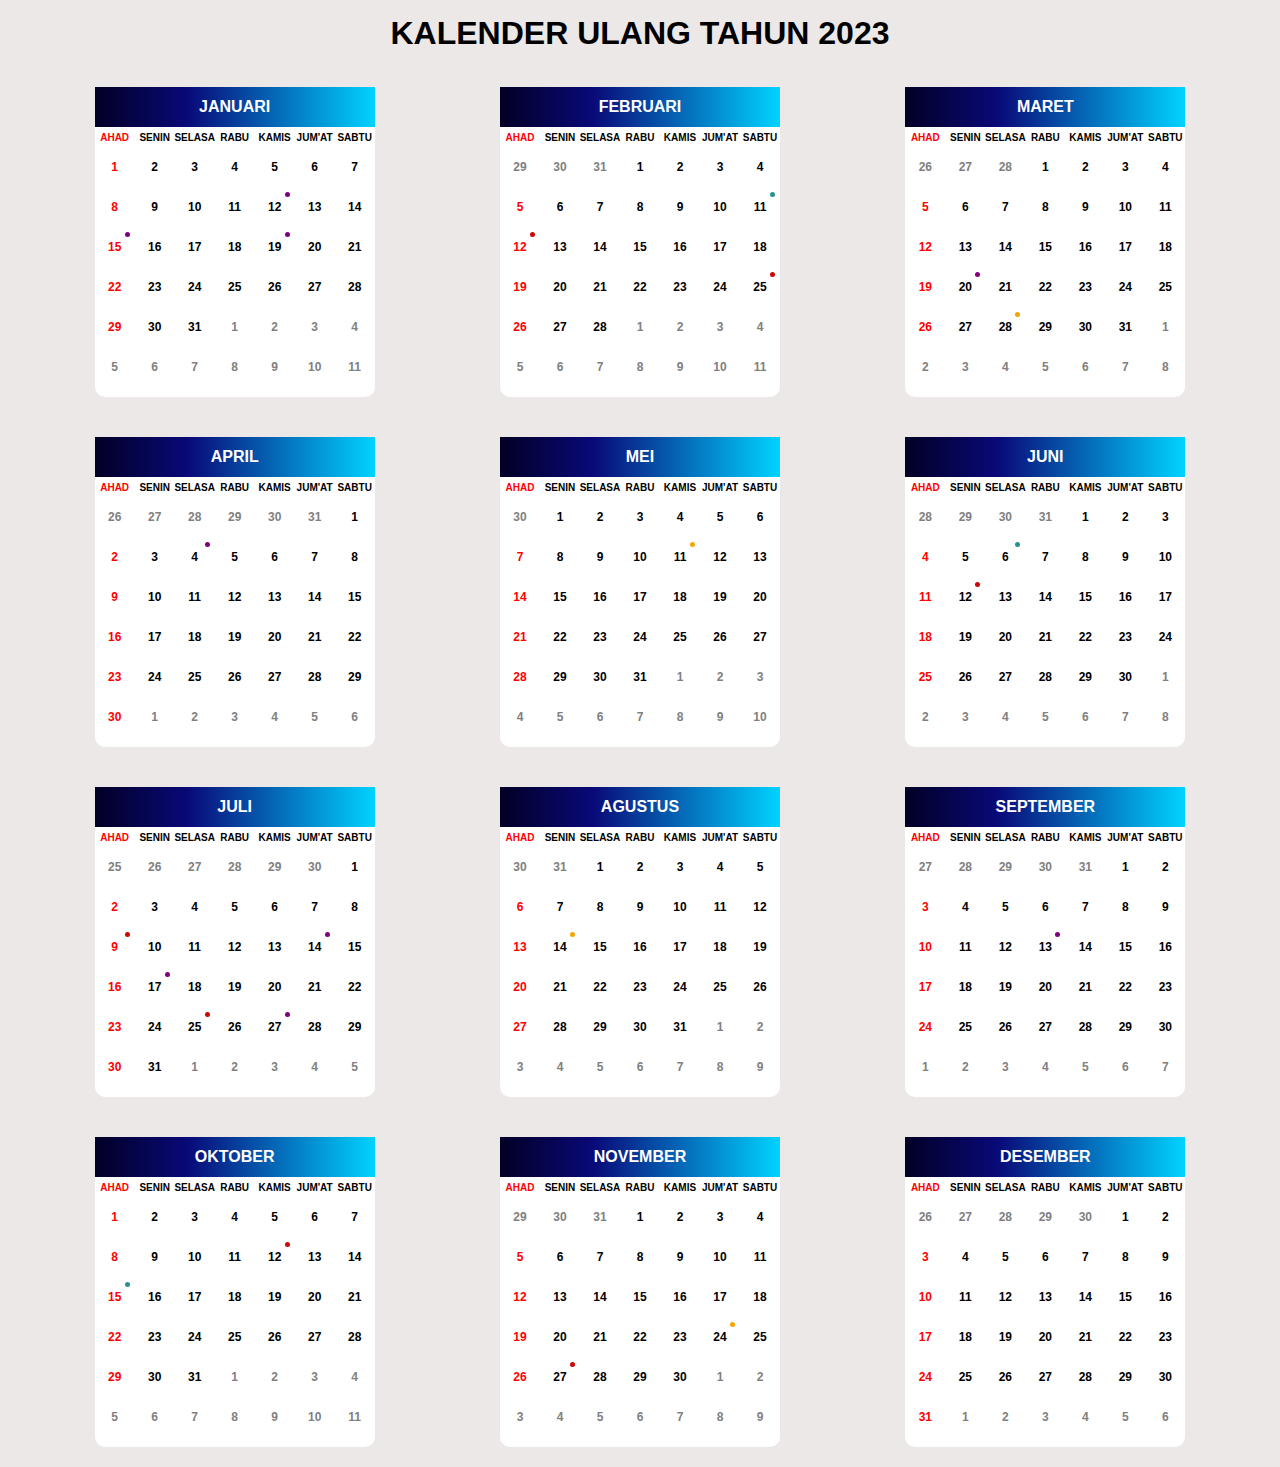
==== index.html @ e34d96ae "Add files via upload" ====
<!DOCTYPE html>
<html lang="en">

<head>
    <meta charset="UTF-8">
    <meta http-equiv="X-UA-Compatible" content="IE=edge">
    <meta name="viewport" content="width=device-width, initial-scale=1.0">
    <title>Kalender 2023</title>
    <link rel="stylesheet" href="styles.css">
</head>

<body>
    <header>
        <h1>KALENDER ULANG TAHUN 2023</h1>
    </header>
    <main>
        <div class="wrapper-bulan">
            <div class="bulan">
                <div class="nama">Januari</div>
                <ul class="minggu">
                    <li class="libur">Ahad</li>
                    <li>Senin</li>
                    <li>Selasa</li>
                    <li>Rabu</li>
                    <li>Kamis</li>
                    <li>Jum'at</li>
                    <li>Sabtu</li>
                </ul>
                <ul class="hari">
                    <li class="libur">1</li>
                    <li>2</li>
                    <li>3</li>
                    <li>4</li>
                    <li>5</li>
                    <li>6</li>
                    <li>7</li>
                </ul>
                <ul class="hari">
                    <li class="libur">8</li>
                    <li>9</li>
                    <li>10</li>
                    <li>11</li>
                    <li class="ultah">
                        <i class="titik-2003"></i>
                        <span class="ket-ultah-2003">Muhammad Irfan Dwi Aditia</span>
                        12
                    </li>
                    <li>13</li>
                    <li>14</li>
                </ul>
                <ul class="hari">
                    <li class="ultah libur">
                        <i class="titik-2003"></i>
                        <span class="ket-ultah-2003">Yolandika Sila Chandra</span>
                        15
                    </li>
                    <li>16</li>
                    <li>17</li>
                    <li>18</li>
                    <li class="ultah">
                        <i class="titik-2003"></i>
                        <span class="ket-ultah-2003">Jerdi Framma Dani</span>
                        19
                    </li>
                    <li>20</li>
                    <li>21</li>
                </ul>
                <ul class="hari">
                    <li class="libur">22</li>
                    <li>23</li>
                    <li>24</li>
                    <li>25</li>
                    <li>26</li>
                    <li>27</li>
                    <li>28</li>
                </ul>
                <ul class="hari">
                    <li class="libur">29</li>
                    <li>30</li>
                    <li>31</li>
                    <li class="gray">1</li>
                    <li class="gray">2</li>
                    <li class="gray">3</li>
                    <li class="gray">4</li>
                </ul>
                <ul class="hari">
                    <li class="gray">5</li>
                    <li class="gray">6</li>
                    <li class="gray">7</li>
                    <li class="gray">8</li>
                    <li class="gray">9</li>
                    <li class="gray">10</li>
                    <li class="gray">11</li>
                </ul>
            </div>
        </div>

        <div class="wrapper-bulan">
            <div class="bulan">
                <div class="nama">Februari</div>
                <ul class="minggu">
                    <li class="libur">Ahad</li>
                    <li>Senin</li>
                    <li>Selasa</li>
                    <li>Rabu</li>
                    <li>Kamis</li>
                    <li>Jum'at</li>
                    <li>Sabtu</li>
                </ul>
                <ul class="hari">
                    <li class="gray">29</li>
                    <li class="gray">30</li>
                    <li class="gray">31</li>
                    <li>1</li>
                    <li>2</li>
                    <li>3</li>
                    <li>4</li>
                </ul>
                <ul class="hari">
                    <li class="libur">5</li>
                    <li>6</li>
                    <li>7</li>
                    <li>8</li>
                    <li>9</li>
                    <li>10</li>
                    <li class="ultah">
                        <i class="titik-2000"></i>
                        <span class="ket-ultah-2000">Alda Nadia Putri</span>
                        11
                    </li>
                </ul>
                <ul class="hari">
                    <li class="ultah libur">
                        <i class="titik-2002"></i>
                        <span class="ket-ultah-2002">Selsa Febryana</span>
                        12
                    </li>
                    <li>13</li>
                    <li>14</li>
                    <li>15</li>
                    <li>16</li>
                    <li>17</li>
                    <li>18</li>
                </ul>
                <ul class="hari">
                    <li class="libur">19</li>
                    <li>20</li>
                    <li>21</li>
                    <li>22</li>
                    <li>23</li>
                    <li>24</li>
                    <li class="ultah">
                        <i class="titik-2002"></i>
                        <span class="ket-ultah-2002">Asa Farahhusna</span>
                        25
                    </li>
                </ul>
                <ul class="hari">
                    <li class="libur">26</li>
                    <li>27</li>
                    <li>28</li>
                    <li class="gray">1</li>
                    <li class="gray">2</li>
                    <li class="gray">3</li>
                    <li class="gray">4</li>
                </ul>
                <ul class="hari">
                    <li class="gray">5</li>
                    <li class="gray">6</li>
                    <li class="gray">7</li>
                    <li class="gray">8</li>
                    <li class="gray">9</li>
                    <li class="gray">10</li>
                    <li class="gray">11</li>
                </ul>
            </div>
        </div>

        <div class="wrapper-bulan">
            <div class="bulan">
                <div class="nama">Maret</div>
                <ul class="minggu">
                    <li class="libur">Ahad</li>
                    <li>Senin</li>
                    <li>Selasa</li>
                    <li>Rabu</li>
                    <li>Kamis</li>
                    <li>Jum'at</li>
                    <li>Sabtu</li>
                </ul>
                <ul class="hari">
                    <li class="gray">26</li>
                    <li class="gray">27</li>
                    <li class="gray">28</li>
                    <li>1</li>
                    <li>2</li>
                    <li>3</li>
                    <li>4</li>
                </ul>
                <ul class="hari">
                    <li class="libur">5</li>
                    <li>6</li>
                    <li>7</li>
                    <li>8</li>
                    <li>9</li>
                    <li>10</li>
                    <li>11</li>
                </ul>
                <ul class="hari">
                    <li class="libur">12</li>
                    <li>13</li>
                    <li>14</li>
                    <li>15</li>
                    <li>16</li>
                    <li>17</li>
                    <li>18</li>
                </ul>
                <ul class="hari">
                    <li class="libur">19</li>
                    <li class="ultah">
                        <i class="titik-2003"></i>
                        <span class="ket-ultah-2003">Muhammad Nur Husain</span>
                        20
                    </li>
                    <li>21</li>
                    <li>22</li>
                    <li>23</li>
                    <li>24</li>
                    <li>25</li>
                </ul>
                <ul class="hari">
                    <li class="libur">26</li>
                    <li>27</li>
                    <li class="ultah">
                        <i class="titik-2001"></i>
                        <span class="ket-ultah-2001">Edwar Mustaqim Sila</span>
                        28
                    </li>
                    <li>29</li>
                    <li>30</li>
                    <li>31</li>
                    <li class="gray">1</li>
                </ul>
                <ul class="hari">
                    <li class="gray">2</li>
                    <li class="gray">3</li>
                    <li class="gray">4</li>
                    <li class="gray">5</li>
                    <li class="gray">6</li>
                    <li class="gray">7</li>
                    <li class="gray">8</li>
                </ul>
            </div>
        </div>

        <div class="wrapper-bulan">
            <div class="bulan">
                <div class="nama">April</div>
                <ul class="minggu">
                    <li class="libur">Ahad</li>
                    <li>Senin</li>
                    <li>Selasa</li>
                    <li>Rabu</li>
                    <li>Kamis</li>
                    <li>Jum'at</li>
                    <li>Sabtu</li>
                </ul>
                <ul class="hari">
                    <li class="gray">26</li>
                    <li class="gray">27</li>
                    <li class="gray">28</li>
                    <li class="gray">29</li>
                    <li class="gray">30</li>
                    <li class="gray">31</li>
                    <li>1</li>
                </ul>
                <ul class="hari">
                    <li class="libur">2</li>
                    <li>3</li>
                    <li class="ultah">
                        <i class="titik-2003"></i>
                        <span class="ket-ultah-2003">Afrizal Agung Nugraha</span>
                        4
                    </li>
                    <li>5</li>
                    <li>6</li>
                    <li>7</li>
                    <li>8</li>
                </ul>
                <ul class="hari">
                    <li class="libur">9</li>
                    <li>10</li>
                    <li>11</li>
                    <li>12</li>
                    <li>13</li>
                    <li>14</li>
                    <li>15</li>
                </ul>
                <ul class="hari">
                    <li class="libur">16</li>
                    <li>17</li>
                    <li>18</li>
                    <li>19</li>
                    <li>20</li>
                    <li>21</li>
                    <li>22</li>
                </ul>
                <ul class="hari">
                    <li class="libur">23</li>
                    <li>24</li>
                    <li>25</li>
                    <li>26</li>
                    <li>27</li>
                    <li>28</li>
                    <li>29</li>
                </ul>
                <ul class="hari">
                    <li class="libur">30</li>
                    <li class="gray">1</li>
                    <li class="gray">2</li>
                    <li class="gray">3</li>
                    <li class="gray">4</li>
                    <li class="gray">5</li>
                    <li class="gray">6</li>
                </ul>
            </div>
        </div>

        <div class="wrapper-bulan">
            <div class="bulan">
                <div class="nama">Mei</div>
                <ul class="minggu">
                    <li class="libur">Ahad</li>
                    <li>Senin</li>
                    <li>Selasa</li>
                    <li>Rabu</li>
                    <li>Kamis</li>
                    <li>Jum'at</li>
                    <li>Sabtu</li>
                </ul>
                <ul class="hari">
                    <li class="gray">30</li>
                    <li>1</li>
                    <li>2</li>
                    <li>3</li>
                    <li>4</li>
                    <li>5</li>
                    <li>6</li>
                </ul>
                <ul class="hari">
                    <li class="libur">7</li>
                    <li>8</li>
                    <li>9</li>
                    <li>10</li>
                    <li class="ultah">
                        <i class="titik-2001"></i>
                        <span class="ket-ultah-2001">Dzakwan Ghozy Abdurrahman</span>
                        11
                    </li>
                    <li>12</li>
                    <li>13</li>
                </ul>
                <ul class="hari">
                    <li class="libur">14</li>
                    <li>15</li>
                    <li>16</li>
                    <li>17</li>
                    <li>18</li>
                    <li>19</li>
                    <li>20</li>
                </ul>
                <ul class="hari">
                    <li class="libur">21</li>
                    <li>22</li>
                    <li>23</li>
                    <li>24</li>
                    <li>25</li>
                    <li>26</li>
                    <li>27</li>
                </ul>
                <ul class="hari">
                    <li class="libur">28</li>
                    <li>29</li>
                    <li>30</li>
                    <li>31</li>
                    <li class="gray">1</li>
                    <li class="gray">2</li>
                    <li class="gray">3</li>
                </ul>
                <ul class="hari">
                    <li class="gray">4</li>
                    <li class="gray">5</li>
                    <li class="gray">6</li>
                    <li class="gray">7</li>
                    <li class="gray">8</li>
                    <li class="gray">9</li>
                    <li class="gray">10</li>
                </ul>
            </div>
        </div>

        <div class="wrapper-bulan">
            <div class="bulan">
                <div class="nama">Juni</div>
                <ul class="minggu">
                    <li class="libur">Ahad</li>
                    <li>Senin</li>
                    <li>Selasa</li>
                    <li>Rabu</li>
                    <li>Kamis</li>
                    <li>Jum'at</li>
                    <li>Sabtu</li>
                </ul>
                <ul class="hari">
                    <li class="gray">28</li>
                    <li class="gray">29</li>
                    <li class="gray">30</li>
                    <li class="gray">31</li>
                    <li>1</li>
                    <li>2</li>
                    <li>3</li>
                </ul>
                <ul class="hari">
                    <li class="libur">4</li>
                    <li>5</li>
                    <li class="ultah">
                        <i class="titik-2000"></i>
                        <span class="ket-ultah-2000">I Gede Ompi Pratama</span>
                        6
                    </li>
                    <li>7</li>
                    <li>8</li>
                    <li>9</li>
                    <li>10</li>
                </ul>
                <ul class="hari">
                    <li class="libur">11</li>
                    <li class="ultah">
                        <i class="titik-2002"></i>
                        <span class="ket-ultah-2002">Muhammad Farid Aziz</span>
                        12
                    </li>
                    <li>13</li>
                    <li>14</li>
                    <li>15</li>
                    <li>16</li>
                    <li>17</li>
                </ul>
                <ul class="hari">
                    <li class="libur">18</li>
                    <li>19</li>
                    <li>20</li>
                    <li>21</li>
                    <li>22</li>
                    <li>23</li>
                    <li>24</li>
                </ul>
                <ul class="hari">
                    <li class="libur">25</li>
                    <li>26</li>
                    <li>27</li>
                    <li>28</li>
                    <li>29</li>
                    <li>30</li>
                    <li class="gray">1</li>
                </ul>
                <ul class="hari">
                    <li class="gray">2</li>
                    <li class="gray">3</li>
                    <li class="gray">4</li>
                    <li class="gray">5</li>
                    <li class="gray">6</li>
                    <li class="gray">7</li>
                    <li class="gray">8</li>
                </ul>
            </div>
        </div>

        <div class="wrapper-bulan">
            <div class="bulan">
                <div class="nama">Juli</div>
                <ul class="minggu">
                    <li class="libur">Ahad</li>
                    <li>Senin</li>
                    <li>Selasa</li>
                    <li>Rabu</li>
                    <li>Kamis</li>
                    <li>Jum'at</li>
                    <li>Sabtu</li>
                </ul>
                <ul class="hari">
                    <li class="gray">25</li>
                    <li class="gray">26</li>
                    <li class="gray">27</li>
                    <li class="gray">28</li>
                    <li class="gray">29</li>
                    <li class="gray">30</li>
                    <li>1</li>
                </ul>
                <ul class="hari">
                    <li class="libur">2</li>
                    <li>3</li>
                    <li>4</li>
                    <li>5</li>
                    <li>6</li>
                    <li>7</li>
                    <li>8</li>
                </ul>
                <ul class="hari">
                    <li class="ultah libur">
                        <i class="titik-2002"></i>
                        <span class="ket-ultah-2002">Fahril Al Imroni</span>
                        9
                    </li>
                    <li>10</li>
                    <li>11</li>
                    <li>12</li>
                    <li>13</li>
                    <li class="ultah">
                        <i class="titik-2003"></i>
                        <span class="ket-ultah-2003">Isda Chika Sari</span>
                        14
                    </li>
                    <li>15</li>
                </ul>
                <ul class="hari">
                    <li class="libur">16</li>
                    <li class="ultah">
                        <i class="titik-2003"></i>
                        <span class="ket-ultah-2003">Fadila Umy</span>
                        17
                    </li>
                    <li>18</li>
                    <li>19</li>
                    <li>20</li>
                    <li>21</li>
                    <li>22</li>
                </ul>
                <ul class="hari">
                    <li class="libur">23</li>
                    <li>24</li>
                    <li class="ultah">
                        <i class="titik-2002"></i>
                        <span class="ket-ultah-2002">Duta Fajar Pratama</span>
                        25
                    </li>
                    <li>26</li>
                    <li class="ultah">
                        <i class="titik-2003"></i>
                        <span class="ket-ultah-2003">Agustinus Bagas Galang Prihandono</span>
                        27
                    </li>
                    <li>28</li>
                    <li>29</li>
                </ul>
                <ul class="hari">
                    <li class="libur">30</li>
                    <li>31</li>
                    <li class="gray">1</li>
                    <li class="gray">2</li>
                    <li class="gray">3</li>
                    <li class="gray">4</li>
                    <li class="gray">5</li>
                </ul>
            </div>
        </div>

        <div class="wrapper-bulan">
            <div class="bulan">
                <div class="nama">Agustus</div>
                <ul class="minggu">
                    <li class="libur">Ahad</li>
                    <li>Senin</li>
                    <li>Selasa</li>
                    <li>Rabu</li>
                    <li>Kamis</li>
                    <li>Jum'at</li>
                    <li>Sabtu</li>
                </ul>
                <ul class="hari">
                    <li class="gray">30</li>
                    <li class="gray">31</li>
                    <li>1</li>
                    <li>2</li>
                    <li>3</li>
                    <li>4</li>
                    <li>5</li>
                </ul>
                <ul class="hari">
                    <li class="libur">6</li>
                    <li>7</li>
                    <li>8</li>
                    <li>9</li>
                    <li>10</li>
                    <li>11</li>
                    <li>12</li>
                </ul>
                <ul class="hari">
                    <li class="libur">13</li>
                    <li class="ultah">
                        <i class="titik-2001"></i>
                        <span class="ket-ultah-2001">Muhammad Ramdan Saka</span>
                        14
                    </li>
                    <li>15</li>
                    <li>16</li>
                    <li>17</li>
                    <li>18</li>
                    <li>19</li>
                </ul>
                <ul class="hari">
                    <li class="libur">20</li>
                    <li>21</li>
                    <li>22</li>
                    <li>23</li>
                    <li>24</li>
                    <li>25</li>
                    <li>26</li>
                </ul>
                <ul class="hari">
                    <li class="libur">27</li>
                    <li>28</li>
                    <li>29</li>
                    <li>30</li>
                    <li>31</li>
                    <li class="gray">1</li>
                    <li class="gray">2</li>
                </ul>
                <ul class="hari">
                    <li class="gray">3</li>
                    <li class="gray">4</li>
                    <li class="gray">5</li>
                    <li class="gray">6</li>
                    <li class="gray">7</li>
                    <li class="gray">8</li>
                    <li class="gray">9</li>
                </ul>
            </div>
        </div>

        <div class="wrapper-bulan">
            <div class="bulan">
                <div class="nama">September</div>
                <ul class="minggu">
                    <li class="libur">Ahad</li>
                    <li>Senin</li>
                    <li>Selasa</li>
                    <li>Rabu</li>
                    <li>Kamis</li>
                    <li>Jum'at</li>
                    <li>Sabtu</li>
                </ul>
                <ul class="hari">
                    <li class="gray">27</li>
                    <li class="gray">28</li>
                    <li class="gray">29</li>
                    <li class="gray">30</li>
                    <li class="gray">31</li>
                    <li>1</li>
                    <li>2</li>
                </ul>
                <ul class="hari">
                    <li class="libur">3</li>
                    <li>4</li>
                    <li>5</li>
                    <li>6</li>
                    <li>7</li>
                    <li>8</li>
                    <li>9</li>
                </ul>
                <ul class="hari">
                    <li class="libur">10</li>
                    <li>11</li>
                    <li>12</li>
                    <li class="ultah">
                        <i class="titik-2003"></i>
                        <span class="ket-ultah-2003">Muhammad Raihan</span>
                        13
                    </li>
                    <li>14</li>
                    <li>15</li>
                    <li>16</li>
                </ul>
                <ul class="hari">
                    <li class="libur">17</li>
                    <li>18</li>
                    <li>19</li>
                    <li>20</li>
                    <li>21</li>
                    <li>22</li>
                    <li>23</li>
                </ul>
                <ul class="hari">
                    <li class="libur">24</li>
                    <li>25</li>
                    <li>26</li>
                    <li>27</li>
                    <li>28</li>
                    <li>29</li>
                    <li>30</li>
                </ul>
                <ul class="hari">
                    <li class="gray">1</li>
                    <li class="gray">2</li>
                    <li class="gray">3</li>
                    <li class="gray">4</li>
                    <li class="gray">5</li>
                    <li class="gray">6</li>
                    <li class="gray">7</li>
                </ul>
            </div>
        </div>

        <div class="wrapper-bulan">
            <div class="bulan">
                <div class="nama">Oktober</div>
                <ul class="minggu">
                    <li class="libur">Ahad</li>
                    <li>Senin</li>
                    <li>Selasa</li>
                    <li>Rabu</li>
                    <li>Kamis</li>
                    <li>Jum'at</li>
                    <li>Sabtu</li>
                </ul>
                <ul class="hari">
                    <li class="libur">1</li>
                    <li>2</li>
                    <li>3</li>
                    <li>4</li>
                    <li>5</li>
                    <li>6</li>
                    <li>7</li>
                </ul>
                <ul class="hari">
                    <li class="libur">8</li>
                    <li>9</li>
                    <li>10</li>
                    <li>11</li>
                    <li class="ultah">
                        <i class="titik-2002"></i>
                        <span class="ket-ultah-2002">Rizal Muntaha</span>
                        12
                    </li>
                    <li>13</li>
                    <li>14</li>
                </ul>
                <ul class="hari">
                    <li class="ultah libur">
                        <i class="titik-2000"></i>
                        <span class="ket-ultah-2000">Dea Adenia</span>
                        15
                    </li>
                    <li>16</li>
                    <li>17</li>
                    <li>18</li>
                    <li>19</li>
                    <li>20</li>
                    <li>21</li>
                </ul>
                <ul class="hari">
                    <li class="libur">22</li>
                    <li>23</li>
                    <li>24</li>
                    <li>25</li>
                    <li>26</li>
                    <li>27</li>
                    <li>28</li>
                </ul>
                <ul class="hari">
                    <li class="libur">29</li>
                    <li>30</li>
                    <li>31</li>
                    <li class="gray">1</li>
                    <li class="gray">2</li>
                    <li class="gray">3</li>
                    <li class="gray">4</li>
                </ul>
                <ul class="hari">
                    <li class="gray">5</li>
                    <li class="gray">6</li>
                    <li class="gray">7</li>
                    <li class="gray">8</li>
                    <li class="gray">9</li>
                    <li class="gray">10</li>
                    <li class="gray">11</li>
                </ul>
            </div>
        </div>

        <div class="wrapper-bulan">
            <div class="bulan">
                <div class="nama">November</div>
                <ul class="minggu">
                    <li class="libur">Ahad</li>
                    <li>Senin</li>
                    <li>Selasa</li>
                    <li>Rabu</li>
                    <li>Kamis</li>
                    <li>Jum'at</li>
                    <li>Sabtu</li>
                </ul>
                <ul class="hari">
                    <li class="gray">29</li>
                    <li class="gray">30</li>
                    <li class="gray">31</li>
                    <li>1</li>
                    <li>2</li>
                    <li>3</li>
                    <li>4</li>
                </ul>
                <ul class="hari">
                    <li class="libur">5</li>
                    <li>6</li>
                    <li>7</li>
                    <li>8</li>
                    <li>9</li>
                    <li>10</li>
                    <li>11</li>
                </ul>
                <ul class="hari">
                    <li class="libur">12</li>
                    <li>13</li>
                    <li>14</li>
                    <li>15</li>
                    <li>16</li>
                    <li>17</li>
                    <li>18</li>
                </ul>
                <ul class="hari">
                    <li class="libur">19</li>
                    <li>20</li>
                    <li>21</li>
                    <li>22</li>
                    <li>23</li>
                    <li class="ultah">
                        <i class="titik-2001"></i>
                        <span class="ket-ultah-2001">Arif Farel Pratama</span>
                        24
                    </li>
                    <li>25</li>
                </ul>
                <ul class="hari">
                    <li class="libur">26</li>
                    <li class="ultah">
                        <i class="titik-2002"></i>
                        <span class="ket-ultah-2002">Sri Diva Azizah Rahmadiyanti</span>
                        27
                    </li>
                    <li>28</li>
                    <li>29</li>
                    <li>30</li>
                    <li class="gray">1</li>
                    <li class="gray">2</li>
                </ul>
                <ul class="hari">
                    <li class="gray">3</li>
                    <li class="gray">4</li>
                    <li class="gray">5</li>
                    <li class="gray">6</li>
                    <li class="gray">7</li>
                    <li class="gray">8</li>
                    <li class="gray">9</li>
                </ul>
            </div>
        </div>

        <div class="wrapper-bulan">
            <div class="bulan">
                <div class="nama">Desember</div>
                <ul class="minggu">
                    <li class="libur">Ahad</li>
                    <li>Senin</li>
                    <li>Selasa</li>
                    <li>Rabu</li>
                    <li>Kamis</li>
                    <li>Jum'at</li>
                    <li>Sabtu</li>
                </ul>
                <ul class="hari">
                    <li class="gray">26</li>
                    <li class="gray">27</li>
                    <li class="gray">28</li>
                    <li class="gray">29</li>
                    <li class="gray">30</li>
                    <li>1</li>
                    <li>2</li>
                </ul>
                <ul class="hari">
                    <li class="libur">3</li>
                    <li>4</li>
                    <li>5</li>
                    <li>6</li>
                    <li>7</li>
                    <li>8</li>
                    <li>9</li>
                </ul>
                <ul class="hari">
                    <li class="libur">10</li>
                    <li>11</li>
                    <li>12</li>
                    <li>13</li>
                    <li>14</li>
                    <li>15</li>
                    <li>16</li>
                </ul>
                <ul class="hari">
                    <li class="libur">17</li>
                    <li>18</li>
                    <li>19</li>
                    <li>20</li>
                    <li>21</li>
                    <li>22</li>
                    <li>23</li>
                </ul>
                <ul class="hari">
                    <li class="libur">24</li>
                    <li>25</li>
                    <li>26</li>
                    <li>27</li>
                    <li>28</li>
                    <li>29</li>
                    <li>30</li>
                </ul>
                <ul class="hari">
                    <li class="libur">31</li>
                    <li class="gray">1</li>
                    <li class="gray">2</li>
                    <li class="gray">3</li>
                    <li class="gray">4</li>
                    <li class="gray">5</li>
                    <li class="gray">6</li>
                </ul>
            </div>
        </div>
    </main>
</body>

</html>
---- styles.css ----
* {
  list-style: none;
  padding: 0;
  margin: 0;
  box-sizing: border-box;
}

body {
  display: flex;
  align-items: center;
  flex-direction: column;
  font-family: Helvetica, sans-serif;
  background-color: #ece8e8;
}
header {
  display: flex;
  align-items: center;
  justify-content: center;
  height: 67px;
  text-align: center;
}
main {
  display: grid;
  width: 95vw;
  grid-template-columns: repeat(auto-fit, minmax(310px, 1fr));
  grid-auto-rows: 350px;
}
.wrapper-bulan {
  display: flex;
  align-items: center;
  justify-content: center;
}
.bulan {
  border-radius: 10px;
  height: 310px;
  width: 280px;
  background-color: #fff;
  text-align: center;
  text-transform: uppercase;
  font-weight: bold;
  font-size: 12px;
}
.nama {
  display: flex;
  align-items: center;
  justify-content: center;
  height: 40px;
  width: 100%;
  background: rgb(2, 0, 37);
  background: linear-gradient(
    90deg,
    rgba(2, 0, 37, 1) 0%,
    rgba(9, 9, 120, 1) 33%,
    rgba(0, 211, 255, 1) 100%
  );
  font-size: 16px;
  color: #fff;
}
div ul {
  display: flex;
}
div ul li {
  display: flex;
  align-items: center;
  justify-content: center;
}
div ul li.libur {
  color: #f00;
}
div ul.hari li {
  width: 40px;
  height: 40px;
  text-align: center;
}
div ul.minggu li {
  width: 40px;
  height: 20px;
  text-transform: uppercase;
  font-weight: bold;
  font-size: 10px;
}
.gray {
  color: gray;
}
.ultah {
  position: relative;
  cursor: pointer;
  transition: background 0.3s ease-in-out;
}
.ultah .ket-ultah-2000 {
  visibility: hidden;
  width: 120px;
  background-color: #289191;
  color: rgb(255, 255, 255);
  text-align: center;
  padding: 5px 0;
  border-radius: 10px;
  position: absolute;
  z-index: 1;
  bottom: 100%;
  left: 50%;
  margin-left: -60px;
}
.ultah .ket-ultah-2000::after {
  content: "";
  position: absolute;
  top: 100%;
  left: 50%;
  margin-left: -5px;
  border-width: 5px;
  border-style: solid;
  border-color: #289191 transparent transparent transparent;
}
.ultah .ket-ultah-2001 {
  visibility: hidden;
  width: 120px;
  background-color: #f3a505;
  color: rgb(255, 255, 255);
  text-align: center;
  padding: 5px 0;
  border-radius: 10px;
  position: absolute;
  z-index: 1;
  bottom: 100%;
  left: 50%;
  margin-left: -60px;
}
.ultah .ket-ultah-2001::after {
  content: "";
  position: absolute;
  top: 100%;
  left: 50%;
  margin-left: -5px;
  border-width: 5px;
  border-style: solid;
  border-color: #f3a505 transparent transparent transparent;
}
.ultah .ket-ultah-2002 {
  visibility: hidden;
  width: 120px;
  background-color: #cc0605;
  color: rgb(255, 255, 255);
  text-align: center;
  padding: 5px 0;
  border-radius: 10px;
  position: absolute;
  z-index: 1;
  bottom: 100%;
  left: 50%;
  margin-left: -60px;
}
.ultah .ket-ultah-2002::after {
  content: "";
  position: absolute;
  top: 100%;
  left: 50%;
  margin-left: -5px;
  border-width: 5px;
  border-style: solid;
  border-color: #cc0605 transparent transparent transparent;
}
.ultah .ket-ultah-2003 {
  visibility: hidden;
  width: 120px;
  background-color: #800080;
  color: rgb(255, 255, 255);
  text-align: center;
  padding: 5px 0;
  border-radius: 10px;
  position: absolute;
  z-index: 1;
  bottom: 100%;
  left: 50%;
  margin-left: -60px;
}
.ultah .ket-ultah-2003::after {
  content: "";
  position: absolute;
  top: 100%;
  left: 50%;
  margin-left: -5px;
  border-width: 5px;
  border-style: solid;
  border-color: #800080 transparent transparent transparent;
}
.ultah:hover {
  background: #efefef;
}
.ultah:hover .ket-ultah-2000 {
  visibility: visible;
}
.ultah:hover .ket-ultah-2001 {
  visibility: visible;
}
.ultah:hover .ket-ultah-2002 {
  visibility: visible;
}
.ultah:hover .ket-ultah-2003 {
  visibility: visible;
}
.titik-2000 {
  position: absolute;
  top: 5px;
  right: 5px;
  display: block;
  width: 5px;
  height: 5px;
  border-radius: 50%;
  background: #289191;
}
.titik-2001 {
  position: absolute;
  top: 5px;
  right: 5px;
  display: block;
  width: 5px;
  height: 5px;
  border-radius: 50%;
  background: #f3a505;
}
.titik-2002 {
  position: absolute;
  top: 5px;
  right: 5px;
  display: block;
  width: 5px;
  height: 5px;
  border-radius: 50%;
  background: #cc0605;
}
.titik-2003 {
  position: absolute;
  top: 5px;
  right: 5px;
  display: block;
  width: 5px;
  height: 5px;
  border-radius: 50%;
  background: #800080;
}
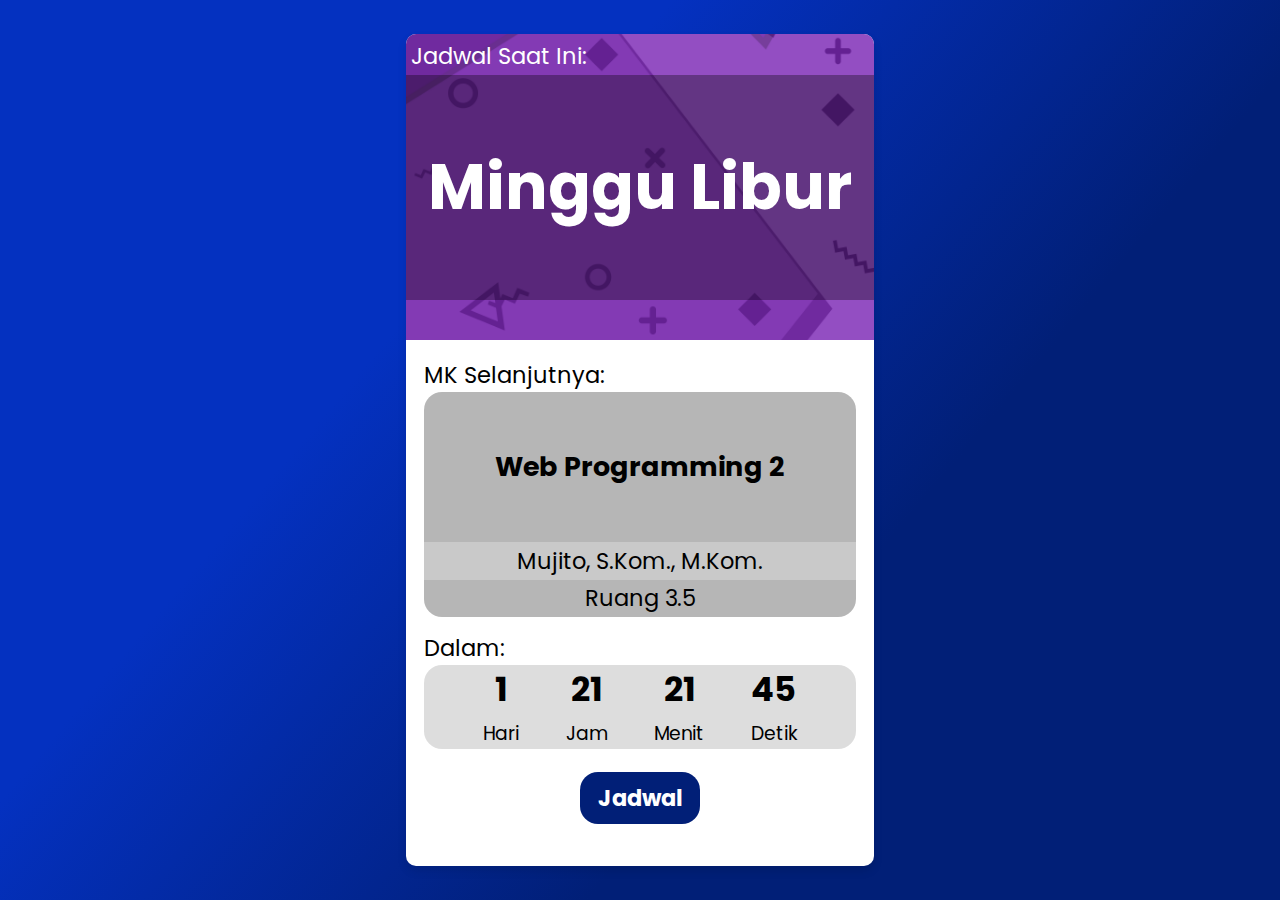
==== commit 4482a4c8: "Add files via upload" ====
--- a/index.html
+++ b/index.html
@@ -5,935 +5,52 @@
     <meta charset="UTF-8">
     <meta http-equiv="X-UA-Compatible" content="IE=edge">
     <meta name="viewport" content="width=device-width, initial-scale=1.0">
-    <title>Kalender 2023</title>
-    <link rel="stylesheet" href="styles.css">
+    <title>Jadwal</title>
+    <link rel="stylesheet" href="gaya.css">
+    <link rel="preconnect" href="https://fonts.googleapis.com">
+    <link rel="preconnect" href="https://fonts.gstatic.com" crossorigin>
+    <link href="https://fonts.googleapis.com/css2?family=Poppins:wght@400;700&display=swap" rel="stylesheet">
 </head>
 
 <body>
-    <header>
-        <h1>KALENDER ULANG TAHUN 2023</h1>
-    </header>
-    <main>
-        <div class="wrapper-bulan">
-            <div class="bulan">
-                <div class="nama">Januari</div>
-                <ul class="minggu">
-                    <li class="libur">Ahad</li>
-                    <li>Senin</li>
-                    <li>Selasa</li>
-                    <li>Rabu</li>
-                    <li>Kamis</li>
-                    <li>Jum'at</li>
-                    <li>Sabtu</li>
-                </ul>
-                <ul class="hari">
-                    <li class="libur">1</li>
-                    <li>2</li>
-                    <li>3</li>
-                    <li>4</li>
-                    <li>5</li>
-                    <li>6</li>
-                    <li>7</li>
-                </ul>
-                <ul class="hari">
-                    <li class="libur">8</li>
-                    <li>9</li>
-                    <li>10</li>
-                    <li>11</li>
-                    <li class="ultah">
-                        <i class="titik-2003"></i>
-                        <span class="ket-ultah-2003">Muhammad Irfan Dwi Aditia</span>
-                        12
-                    </li>
-                    <li>13</li>
-                    <li>14</li>
-                </ul>
-                <ul class="hari">
-                    <li class="ultah libur">
-                        <i class="titik-2003"></i>
-                        <span class="ket-ultah-2003">Yolandika Sila Chandra</span>
-                        15
-                    </li>
-                    <li>16</li>
-                    <li>17</li>
-                    <li>18</li>
-                    <li class="ultah">
-                        <i class="titik-2003"></i>
-                        <span class="ket-ultah-2003">Jerdi Framma Dani</span>
-                        19
-                    </li>
-                    <li>20</li>
-                    <li>21</li>
-                </ul>
-                <ul class="hari">
-                    <li class="libur">22</li>
-                    <li>23</li>
-                    <li>24</li>
-                    <li>25</li>
-                    <li>26</li>
-                    <li>27</li>
-                    <li>28</li>
-                </ul>
-                <ul class="hari">
-                    <li class="libur">29</li>
-                    <li>30</li>
-                    <li>31</li>
-                    <li class="gray">1</li>
-                    <li class="gray">2</li>
-                    <li class="gray">3</li>
-                    <li class="gray">4</li>
-                </ul>
-                <ul class="hari">
-                    <li class="gray">5</li>
-                    <li class="gray">6</li>
-                    <li class="gray">7</li>
-                    <li class="gray">8</li>
-                    <li class="gray">9</li>
-                    <li class="gray">10</li>
-                    <li class="gray">11</li>
-                </ul>
+    <div class="kartu">
+        <div class="gambar">
+            <div class="tulisan-gambar">Jadwal Saat Ini:</div>
+            <div id="jadwal">
+                <div id="MK">Web Programming 2</div>
+                <div id="dosen">Guna Yanti K.S. Siregar, S.Kom., M.T.I</div>
+                <div id="ruang">Ruang 3.5</div>
             </div>
         </div>
+        <div class="konten-kartu">
+            <div id="teks-waktu">MK Selanjutnya:</div>
+            <div id="jadwal-next">
+                <div id="MK-next">Jaringan Komputer</div>
+                <div id="dosen-next">Pujianto, S.Kom., M.Kom.</div>
+                <div id="ruang-next">Ruang 3.5</div>
+            </div>
+            <div id="teks-waktu">Dalam:</div>
+            <div class="wrapper-waktu">
+                <div class="waktu">
+                    <h2 id="hari">00</h2> <small>Hari</small>
+                </div>
+                <div class="waktu">
+                    <h2 id="jam">00</h2> <small>Jam</small>
+                </div>
+                <div class="waktu">
+                    <h2 id="menit">00</h2> <small>Menit</small>
+                </div>
+                <div class="waktu">
+                    <h2 id="detik">00</h2> <small>Detik</small>
+                </div>
+            </div>
+            <div class="wrapper-tombol"><a class="tombol" href="jadwal.html">Jadwal</a></div>
 
-        <div class="wrapper-bulan">
-            <div class="bulan">
-                <div class="nama">Februari</div>
-                <ul class="minggu">
-                    <li class="libur">Ahad</li>
-                    <li>Senin</li>
-                    <li>Selasa</li>
-                    <li>Rabu</li>
-                    <li>Kamis</li>
-                    <li>Jum'at</li>
-                    <li>Sabtu</li>
-                </ul>
-                <ul class="hari">
-                    <li class="gray">29</li>
-                    <li class="gray">30</li>
-                    <li class="gray">31</li>
-                    <li>1</li>
-                    <li>2</li>
-                    <li>3</li>
-                    <li>4</li>
-                </ul>
-                <ul class="hari">
-                    <li class="libur">5</li>
-                    <li>6</li>
-                    <li>7</li>
-                    <li>8</li>
-                    <li>9</li>
-                    <li>10</li>
-                    <li class="ultah">
-                        <i class="titik-2000"></i>
-                        <span class="ket-ultah-2000">Alda Nadia Putri</span>
-                        11
-                    </li>
-                </ul>
-                <ul class="hari">
-                    <li class="ultah libur">
-                        <i class="titik-2002"></i>
-                        <span class="ket-ultah-2002">Selsa Febryana</span>
-                        12
-                    </li>
-                    <li>13</li>
-                    <li>14</li>
-                    <li>15</li>
-                    <li>16</li>
-                    <li>17</li>
-                    <li>18</li>
-                </ul>
-                <ul class="hari">
-                    <li class="libur">19</li>
-                    <li>20</li>
-                    <li>21</li>
-                    <li>22</li>
-                    <li>23</li>
-                    <li>24</li>
-                    <li class="ultah">
-                        <i class="titik-2002"></i>
-                        <span class="ket-ultah-2002">Asa Farahhusna</span>
-                        25
-                    </li>
-                </ul>
-                <ul class="hari">
-                    <li class="libur">26</li>
-                    <li>27</li>
-                    <li>28</li>
-                    <li class="gray">1</li>
-                    <li class="gray">2</li>
-                    <li class="gray">3</li>
-                    <li class="gray">4</li>
-                </ul>
-                <ul class="hari">
-                    <li class="gray">5</li>
-                    <li class="gray">6</li>
-                    <li class="gray">7</li>
-                    <li class="gray">8</li>
-                    <li class="gray">9</li>
-                    <li class="gray">10</li>
-                    <li class="gray">11</li>
-                </ul>
-            </div>
         </div>
+    </div>
 
-        <div class="wrapper-bulan">
-            <div class="bulan">
-                <div class="nama">Maret</div>
-                <ul class="minggu">
-                    <li class="libur">Ahad</li>
-                    <li>Senin</li>
-                    <li>Selasa</li>
-                    <li>Rabu</li>
-                    <li>Kamis</li>
-                    <li>Jum'at</li>
-                    <li>Sabtu</li>
-                </ul>
-                <ul class="hari">
-                    <li class="gray">26</li>
-                    <li class="gray">27</li>
-                    <li class="gray">28</li>
-                    <li>1</li>
-                    <li>2</li>
-                    <li>3</li>
-                    <li>4</li>
-                </ul>
-                <ul class="hari">
-                    <li class="libur">5</li>
-                    <li>6</li>
-                    <li>7</li>
-                    <li>8</li>
-                    <li>9</li>
-                    <li>10</li>
-                    <li>11</li>
-                </ul>
-                <ul class="hari">
-                    <li class="libur">12</li>
-                    <li>13</li>
-                    <li>14</li>
-                    <li>15</li>
-                    <li>16</li>
-                    <li>17</li>
-                    <li>18</li>
-                </ul>
-                <ul class="hari">
-                    <li class="libur">19</li>
-                    <li class="ultah">
-                        <i class="titik-2003"></i>
-                        <span class="ket-ultah-2003">Muhammad Nur Husain</span>
-                        20
-                    </li>
-                    <li>21</li>
-                    <li>22</li>
-                    <li>23</li>
-                    <li>24</li>
-                    <li>25</li>
-                </ul>
-                <ul class="hari">
-                    <li class="libur">26</li>
-                    <li>27</li>
-                    <li class="ultah">
-                        <i class="titik-2001"></i>
-                        <span class="ket-ultah-2001">Edwar Mustaqim Sila</span>
-                        28
-                    </li>
-                    <li>29</li>
-                    <li>30</li>
-                    <li>31</li>
-                    <li class="gray">1</li>
-                </ul>
-                <ul class="hari">
-                    <li class="gray">2</li>
-                    <li class="gray">3</li>
-                    <li class="gray">4</li>
-                    <li class="gray">5</li>
-                    <li class="gray">6</li>
-                    <li class="gray">7</li>
-                    <li class="gray">8</li>
-                </ul>
-            </div>
-        </div>
 
-        <div class="wrapper-bulan">
-            <div class="bulan">
-                <div class="nama">April</div>
-                <ul class="minggu">
-                    <li class="libur">Ahad</li>
-                    <li>Senin</li>
-                    <li>Selasa</li>
-                    <li>Rabu</li>
-                    <li>Kamis</li>
-                    <li>Jum'at</li>
-                    <li>Sabtu</li>
-                </ul>
-                <ul class="hari">
-                    <li class="gray">26</li>
-                    <li class="gray">27</li>
-                    <li class="gray">28</li>
-                    <li class="gray">29</li>
-                    <li class="gray">30</li>
-                    <li class="gray">31</li>
-                    <li>1</li>
-                </ul>
-                <ul class="hari">
-                    <li class="libur">2</li>
-                    <li>3</li>
-                    <li class="ultah">
-                        <i class="titik-2003"></i>
-                        <span class="ket-ultah-2003">Afrizal Agung Nugraha</span>
-                        4
-                    </li>
-                    <li>5</li>
-                    <li>6</li>
-                    <li>7</li>
-                    <li>8</li>
-                </ul>
-                <ul class="hari">
-                    <li class="libur">9</li>
-                    <li>10</li>
-                    <li>11</li>
-                    <li>12</li>
-                    <li>13</li>
-                    <li>14</li>
-                    <li>15</li>
-                </ul>
-                <ul class="hari">
-                    <li class="libur">16</li>
-                    <li>17</li>
-                    <li>18</li>
-                    <li>19</li>
-                    <li>20</li>
-                    <li>21</li>
-                    <li>22</li>
-                </ul>
-                <ul class="hari">
-                    <li class="libur">23</li>
-                    <li>24</li>
-                    <li>25</li>
-                    <li>26</li>
-                    <li>27</li>
-                    <li>28</li>
-                    <li>29</li>
-                </ul>
-                <ul class="hari">
-                    <li class="libur">30</li>
-                    <li class="gray">1</li>
-                    <li class="gray">2</li>
-                    <li class="gray">3</li>
-                    <li class="gray">4</li>
-                    <li class="gray">5</li>
-                    <li class="gray">6</li>
-                </ul>
-            </div>
-        </div>
-
-        <div class="wrapper-bulan">
-            <div class="bulan">
-                <div class="nama">Mei</div>
-                <ul class="minggu">
-                    <li class="libur">Ahad</li>
-                    <li>Senin</li>
-                    <li>Selasa</li>
-                    <li>Rabu</li>
-                    <li>Kamis</li>
-                    <li>Jum'at</li>
-                    <li>Sabtu</li>
-                </ul>
-                <ul class="hari">
-                    <li class="gray">30</li>
-                    <li>1</li>
-                    <li>2</li>
-                    <li>3</li>
-                    <li>4</li>
-                    <li>5</li>
-                    <li>6</li>
-                </ul>
-                <ul class="hari">
-                    <li class="libur">7</li>
-                    <li>8</li>
-                    <li>9</li>
-                    <li>10</li>
-                    <li class="ultah">
-                        <i class="titik-2001"></i>
-                        <span class="ket-ultah-2001">Dzakwan Ghozy Abdurrahman</span>
-                        11
-                    </li>
-                    <li>12</li>
-                    <li>13</li>
-                </ul>
-                <ul class="hari">
-                    <li class="libur">14</li>
-                    <li>15</li>
-                    <li>16</li>
-                    <li>17</li>
-                    <li>18</li>
-                    <li>19</li>
-                    <li>20</li>
-                </ul>
-                <ul class="hari">
-                    <li class="libur">21</li>
-                    <li>22</li>
-                    <li>23</li>
-                    <li>24</li>
-                    <li>25</li>
-                    <li>26</li>
-                    <li>27</li>
-                </ul>
-                <ul class="hari">
-                    <li class="libur">28</li>
-                    <li>29</li>
-                    <li>30</li>
-                    <li>31</li>
-                    <li class="gray">1</li>
-                    <li class="gray">2</li>
-                    <li class="gray">3</li>
-                </ul>
-                <ul class="hari">
-                    <li class="gray">4</li>
-                    <li class="gray">5</li>
-                    <li class="gray">6</li>
-                    <li class="gray">7</li>
-                    <li class="gray">8</li>
-                    <li class="gray">9</li>
-                    <li class="gray">10</li>
-                </ul>
-            </div>
-        </div>
-
-        <div class="wrapper-bulan">
-            <div class="bulan">
-                <div class="nama">Juni</div>
-                <ul class="minggu">
-                    <li class="libur">Ahad</li>
-                    <li>Senin</li>
-                    <li>Selasa</li>
-                    <li>Rabu</li>
-                    <li>Kamis</li>
-                    <li>Jum'at</li>
-                    <li>Sabtu</li>
-                </ul>
-                <ul class="hari">
-                    <li class="gray">28</li>
-                    <li class="gray">29</li>
-                    <li class="gray">30</li>
-                    <li class="gray">31</li>
-                    <li>1</li>
-                    <li>2</li>
-                    <li>3</li>
-                </ul>
-                <ul class="hari">
-                    <li class="libur">4</li>
-                    <li>5</li>
-                    <li class="ultah">
-                        <i class="titik-2000"></i>
-                        <span class="ket-ultah-2000">I Gede Ompi Pratama</span>
-                        6
-                    </li>
-                    <li>7</li>
-                    <li>8</li>
-                    <li>9</li>
-                    <li>10</li>
-                </ul>
-                <ul class="hari">
-                    <li class="libur">11</li>
-                    <li class="ultah">
-                        <i class="titik-2002"></i>
-                        <span class="ket-ultah-2002">Muhammad Farid Aziz</span>
-                        12
-                    </li>
-                    <li>13</li>
-                    <li>14</li>
-                    <li>15</li>
-                    <li>16</li>
-                    <li>17</li>
-                </ul>
-                <ul class="hari">
-                    <li class="libur">18</li>
-                    <li>19</li>
-                    <li>20</li>
-                    <li>21</li>
-                    <li>22</li>
-                    <li>23</li>
-                    <li>24</li>
-                </ul>
-                <ul class="hari">
-                    <li class="libur">25</li>
-                    <li>26</li>
-                    <li>27</li>
-                    <li>28</li>
-                    <li>29</li>
-                    <li>30</li>
-                    <li class="gray">1</li>
-                </ul>
-                <ul class="hari">
-                    <li class="gray">2</li>
-                    <li class="gray">3</li>
-                    <li class="gray">4</li>
-                    <li class="gray">5</li>
-                    <li class="gray">6</li>
-                    <li class="gray">7</li>
-                    <li class="gray">8</li>
-                </ul>
-            </div>
-        </div>
-
-        <div class="wrapper-bulan">
-            <div class="bulan">
-                <div class="nama">Juli</div>
-                <ul class="minggu">
-                    <li class="libur">Ahad</li>
-                    <li>Senin</li>
-                    <li>Selasa</li>
-                    <li>Rabu</li>
-                    <li>Kamis</li>
-                    <li>Jum'at</li>
-                    <li>Sabtu</li>
-                </ul>
-                <ul class="hari">
-                    <li class="gray">25</li>
-                    <li class="gray">26</li>
-                    <li class="gray">27</li>
-                    <li class="gray">28</li>
-                    <li class="gray">29</li>
-                    <li class="gray">30</li>
-                    <li>1</li>
-                </ul>
-                <ul class="hari">
-                    <li class="libur">2</li>
-                    <li>3</li>
-                    <li>4</li>
-                    <li>5</li>
-                    <li>6</li>
-                    <li>7</li>
-                    <li>8</li>
-                </ul>
-                <ul class="hari">
-                    <li class="ultah libur">
-                        <i class="titik-2002"></i>
-                        <span class="ket-ultah-2002">Fahril Al Imroni</span>
-                        9
-                    </li>
-                    <li>10</li>
-                    <li>11</li>
-                    <li>12</li>
-                    <li>13</li>
-                    <li class="ultah">
-                        <i class="titik-2003"></i>
-                        <span class="ket-ultah-2003">Isda Chika Sari</span>
-                        14
-                    </li>
-                    <li>15</li>
-                </ul>
-                <ul class="hari">
-                    <li class="libur">16</li>
-                    <li class="ultah">
-                        <i class="titik-2003"></i>
-                        <span class="ket-ultah-2003">Fadila Umy</span>
-                        17
-                    </li>
-                    <li>18</li>
-                    <li>19</li>
-                    <li>20</li>
-                    <li>21</li>
-                    <li>22</li>
-                </ul>
-                <ul class="hari">
-                    <li class="libur">23</li>
-                    <li>24</li>
-                    <li class="ultah">
-                        <i class="titik-2002"></i>
-                        <span class="ket-ultah-2002">Duta Fajar Pratama</span>
-                        25
-                    </li>
-                    <li>26</li>
-                    <li class="ultah">
-                        <i class="titik-2003"></i>
-                        <span class="ket-ultah-2003">Agustinus Bagas Galang Prihandono</span>
-                        27
-                    </li>
-                    <li>28</li>
-                    <li>29</li>
-                </ul>
-                <ul class="hari">
-                    <li class="libur">30</li>
-                    <li>31</li>
-                    <li class="gray">1</li>
-                    <li class="gray">2</li>
-                    <li class="gray">3</li>
-                    <li class="gray">4</li>
-                    <li class="gray">5</li>
-                </ul>
-            </div>
-        </div>
-
-        <div class="wrapper-bulan">
-            <div class="bulan">
-                <div class="nama">Agustus</div>
-                <ul class="minggu">
-                    <li class="libur">Ahad</li>
-                    <li>Senin</li>
-                    <li>Selasa</li>
-                    <li>Rabu</li>
-                    <li>Kamis</li>
-                    <li>Jum'at</li>
-                    <li>Sabtu</li>
-                </ul>
-                <ul class="hari">
-                    <li class="gray">30</li>
-                    <li class="gray">31</li>
-                    <li>1</li>
-                    <li>2</li>
-                    <li>3</li>
-                    <li>4</li>
-                    <li>5</li>
-                </ul>
-                <ul class="hari">
-                    <li class="libur">6</li>
-                    <li>7</li>
-                    <li>8</li>
-                    <li>9</li>
-                    <li>10</li>
-                    <li>11</li>
-                    <li>12</li>
-                </ul>
-                <ul class="hari">
-                    <li class="libur">13</li>
-                    <li class="ultah">
-                        <i class="titik-2001"></i>
-                        <span class="ket-ultah-2001">Muhammad Ramdan Saka</span>
-                        14
-                    </li>
-                    <li>15</li>
-                    <li>16</li>
-                    <li>17</li>
-                    <li>18</li>
-                    <li>19</li>
-                </ul>
-                <ul class="hari">
-                    <li class="libur">20</li>
-                    <li>21</li>
-                    <li>22</li>
-                    <li>23</li>
-                    <li>24</li>
-                    <li>25</li>
-                    <li>26</li>
-                </ul>
-                <ul class="hari">
-                    <li class="libur">27</li>
-                    <li>28</li>
-                    <li>29</li>
-                    <li>30</li>
-                    <li>31</li>
-                    <li class="gray">1</li>
-                    <li class="gray">2</li>
-                </ul>
-                <ul class="hari">
-                    <li class="gray">3</li>
-                    <li class="gray">4</li>
-                    <li class="gray">5</li>
-                    <li class="gray">6</li>
-                    <li class="gray">7</li>
-                    <li class="gray">8</li>
-                    <li class="gray">9</li>
-                </ul>
-            </div>
-        </div>
-
-        <div class="wrapper-bulan">
-            <div class="bulan">
-                <div class="nama">September</div>
-                <ul class="minggu">
-                    <li class="libur">Ahad</li>
-                    <li>Senin</li>
-                    <li>Selasa</li>
-                    <li>Rabu</li>
-                    <li>Kamis</li>
-                    <li>Jum'at</li>
-                    <li>Sabtu</li>
-                </ul>
-                <ul class="hari">
-                    <li class="gray">27</li>
-                    <li class="gray">28</li>
-                    <li class="gray">29</li>
-                    <li class="gray">30</li>
-                    <li class="gray">31</li>
-                    <li>1</li>
-                    <li>2</li>
-                </ul>
-                <ul class="hari">
-                    <li class="libur">3</li>
-                    <li>4</li>
-                    <li>5</li>
-                    <li>6</li>
-                    <li>7</li>
-                    <li>8</li>
-                    <li>9</li>
-                </ul>
-                <ul class="hari">
-                    <li class="libur">10</li>
-                    <li>11</li>
-                    <li>12</li>
-                    <li class="ultah">
-                        <i class="titik-2003"></i>
-                        <span class="ket-ultah-2003">Muhammad Raihan</span>
-                        13
-                    </li>
-                    <li>14</li>
-                    <li>15</li>
-                    <li>16</li>
-                </ul>
-                <ul class="hari">
-                    <li class="libur">17</li>
-                    <li>18</li>
-                    <li>19</li>
-                    <li>20</li>
-                    <li>21</li>
-                    <li>22</li>
-                    <li>23</li>
-                </ul>
-                <ul class="hari">
-                    <li class="libur">24</li>
-                    <li>25</li>
-                    <li>26</li>
-                    <li>27</li>
-                    <li>28</li>
-                    <li>29</li>
-                    <li>30</li>
-                </ul>
-                <ul class="hari">
-                    <li class="gray">1</li>
-                    <li class="gray">2</li>
-                    <li class="gray">3</li>
-                    <li class="gray">4</li>
-                    <li class="gray">5</li>
-                    <li class="gray">6</li>
-                    <li class="gray">7</li>
-                </ul>
-            </div>
-        </div>
-
-        <div class="wrapper-bulan">
-            <div class="bulan">
-                <div class="nama">Oktober</div>
-                <ul class="minggu">
-                    <li class="libur">Ahad</li>
-                    <li>Senin</li>
-                    <li>Selasa</li>
-                    <li>Rabu</li>
-                    <li>Kamis</li>
-                    <li>Jum'at</li>
-                    <li>Sabtu</li>
-                </ul>
-                <ul class="hari">
-                    <li class="libur">1</li>
-                    <li>2</li>
-                    <li>3</li>
-                    <li>4</li>
-                    <li>5</li>
-                    <li>6</li>
-                    <li>7</li>
-                </ul>
-                <ul class="hari">
-                    <li class="libur">8</li>
-                    <li>9</li>
-                    <li>10</li>
-                    <li>11</li>
-                    <li class="ultah">
-                        <i class="titik-2002"></i>
-                        <span class="ket-ultah-2002">Rizal Muntaha</span>
-                        12
-                    </li>
-                    <li>13</li>
-                    <li>14</li>
-                </ul>
-                <ul class="hari">
-                    <li class="ultah libur">
-                        <i class="titik-2000"></i>
-                        <span class="ket-ultah-2000">Dea Adenia</span>
-                        15
-                    </li>
-                    <li>16</li>
-                    <li>17</li>
-                    <li>18</li>
-                    <li>19</li>
-                    <li>20</li>
-                    <li>21</li>
-                </ul>
-                <ul class="hari">
-                    <li class="libur">22</li>
-                    <li>23</li>
-                    <li>24</li>
-                    <li>25</li>
-                    <li>26</li>
-                    <li>27</li>
-                    <li>28</li>
-                </ul>
-                <ul class="hari">
-                    <li class="libur">29</li>
-                    <li>30</li>
-                    <li>31</li>
-                    <li class="gray">1</li>
-                    <li class="gray">2</li>
-                    <li class="gray">3</li>
-                    <li class="gray">4</li>
-                </ul>
-                <ul class="hari">
-                    <li class="gray">5</li>
-                    <li class="gray">6</li>
-                    <li class="gray">7</li>
-                    <li class="gray">8</li>
-                    <li class="gray">9</li>
-                    <li class="gray">10</li>
-                    <li class="gray">11</li>
-                </ul>
-            </div>
-        </div>
-
-        <div class="wrapper-bulan">
-            <div class="bulan">
-                <div class="nama">November</div>
-                <ul class="minggu">
-                    <li class="libur">Ahad</li>
-                    <li>Senin</li>
-                    <li>Selasa</li>
-                    <li>Rabu</li>
-                    <li>Kamis</li>
-                    <li>Jum'at</li>
-                    <li>Sabtu</li>
-                </ul>
-                <ul class="hari">
-                    <li class="gray">29</li>
-                    <li class="gray">30</li>
-                    <li class="gray">31</li>
-                    <li>1</li>
-                    <li>2</li>
-                    <li>3</li>
-                    <li>4</li>
-                </ul>
-                <ul class="hari">
-                    <li class="libur">5</li>
-                    <li>6</li>
-                    <li>7</li>
-                    <li>8</li>
-                    <li>9</li>
-                    <li>10</li>
-                    <li>11</li>
-                </ul>
-                <ul class="hari">
-                    <li class="libur">12</li>
-                    <li>13</li>
-                    <li>14</li>
-                    <li>15</li>
-                    <li>16</li>
-                    <li>17</li>
-                    <li>18</li>
-                </ul>
-                <ul class="hari">
-                    <li class="libur">19</li>
-                    <li>20</li>
-                    <li>21</li>
-                    <li>22</li>
-                    <li>23</li>
-                    <li class="ultah">
-                        <i class="titik-2001"></i>
-                        <span class="ket-ultah-2001">Arif Farel Pratama</span>
-                        24
-                    </li>
-                    <li>25</li>
-                </ul>
-                <ul class="hari">
-                    <li class="libur">26</li>
-                    <li class="ultah">
-                        <i class="titik-2002"></i>
-                        <span class="ket-ultah-2002">Sri Diva Azizah Rahmadiyanti</span>
-                        27
-                    </li>
-                    <li>28</li>
-                    <li>29</li>
-                    <li>30</li>
-                    <li class="gray">1</li>
-                    <li class="gray">2</li>
-                </ul>
-                <ul class="hari">
-                    <li class="gray">3</li>
-                    <li class="gray">4</li>
-                    <li class="gray">5</li>
-                    <li class="gray">6</li>
-                    <li class="gray">7</li>
-                    <li class="gray">8</li>
-                    <li class="gray">9</li>
-                </ul>
-            </div>
-        </div>
-
-        <div class="wrapper-bulan">
-            <div class="bulan">
-                <div class="nama">Desember</div>
-                <ul class="minggu">
-                    <li class="libur">Ahad</li>
-                    <li>Senin</li>
-                    <li>Selasa</li>
-                    <li>Rabu</li>
-                    <li>Kamis</li>
-                    <li>Jum'at</li>
-                    <li>Sabtu</li>
-                </ul>
-                <ul class="hari">
-                    <li class="gray">26</li>
-                    <li class="gray">27</li>
-                    <li class="gray">28</li>
-                    <li class="gray">29</li>
-                    <li class="gray">30</li>
-                    <li>1</li>
-                    <li>2</li>
-                </ul>
-                <ul class="hari">
-                    <li class="libur">3</li>
-                    <li>4</li>
-                    <li>5</li>
-                    <li>6</li>
-                    <li>7</li>
-                    <li>8</li>
-                    <li>9</li>
-                </ul>
-                <ul class="hari">
-                    <li class="libur">10</li>
-                    <li>11</li>
-                    <li>12</li>
-                    <li>13</li>
-                    <li>14</li>
-                    <li>15</li>
-                    <li>16</li>
-                </ul>
-                <ul class="hari">
-                    <li class="libur">17</li>
-                    <li>18</li>
-                    <li>19</li>
-                    <li>20</li>
-                    <li>21</li>
-                    <li>22</li>
-                    <li>23</li>
-                </ul>
-                <ul class="hari">
-                    <li class="libur">24</li>
-                    <li>25</li>
-                    <li>26</li>
-                    <li>27</li>
-                    <li>28</li>
-                    <li>29</li>
-                    <li>30</li>
-                </ul>
-                <ul class="hari">
-                    <li class="libur">31</li>
-                    <li class="gray">1</li>
-                    <li class="gray">2</li>
-                    <li class="gray">3</li>
-                    <li class="gray">4</li>
-                    <li class="gray">5</li>
-                    <li class="gray">6</li>
-                </ul>
-            </div>
-        </div>
-    </main>
+    <script src="proyek.js"></script>
 </body>
 
 </html>--- a/gaya.css
+++ b/gaya.css
@@ -0,0 +1,162 @@
+* {
+  list-style: none;
+  padding: 0;
+  margin: 0;
+  box-sizing: border-box;
+}
+:root {
+  --dgray: rgb(201, 201, 201);
+  --gray: #ddd;
+  --bg: #fff;
+  --g1: #0431c0;
+  --g2: #011f77;
+  --g3: #b6b6b6;
+  --g4: #8d8d8d;
+  --huruf: #fff;
+}
+body {
+  font-family: "Poppins", sans-serif;
+  font-size: 2.5vmin;
+  display: grid;
+  place-items: center;
+  height: 100vh;
+  background: linear-gradient(130deg, var(--g1) 0% 33%, var(--g2) 66%);
+}
+.kartu {
+  aspect-ratio: 9/16;
+  width: 52vmin;
+  position: relative;
+  background-color: var(--bg);
+  box-shadow: 0 5px 10px 0 rgb(0 0 0 / 10%);
+  border-radius: 10px;
+  overflow: hidden;
+}
+.gambar {
+  display: grid;
+  place-items: center;
+  background-image: url("bg-j.png");
+  background-position: center;
+  background-repeat: no-repeat;
+  background-size: cover;
+  height: 34vmin;
+  color: var(--huruf);
+  position: relative;
+}
+.tulisan-gambar {
+  position: absolute;
+  left: 0.5vmin;
+  top: 0.5vmin;
+}
+.wrapper-waktu {
+  display: flex;
+  justify-content: space-around;
+  flex-direction: row;
+  padding-inline: 4vmin;
+  width: 100%;
+  background-color: var(--gray);
+  text-align: center;
+  border-radius: 2vmin;
+}
+.konten-kartu {
+  padding: 2vmin;
+}
+#jadwal {
+  width: 100%;
+  display: grid;
+  place-items: center;
+  background: rgba(0, 0, 0, 0.322);
+  height: 25vmin;
+  position: absolute;
+  grid-template-rows: 2fr 0.5fr 0.5fr;
+}
+#jadwal:not(:has(#MK)) {
+  grid-template-rows: 1fr;
+  font-size: 7vmin;
+  font-weight: 700;
+}
+#MK {
+  text-align: center;
+  font-weight: 700;
+  font-size: 3vmin;
+  padding-inline: 2vmin;
+}
+#dosen {
+  color: #000;
+  background-color: var(--dgray);
+  height: 100%;
+  width: 100%;
+  display: grid;
+  place-items: center;
+}
+#teks-waktu {
+  color: #000;
+}
+#jadwal-next {
+  width: 100%;
+  display: grid;
+  place-items: center;
+  background: var(--g3);
+  height: 25vmin;
+  grid-template-rows: 2fr 0.5fr 0.5fr;
+  margin-bottom: 1.5vmin;
+  border-radius: 2vmin;
+}
+#jadwal-next:not(:has(#MK)) {
+  grid-template-rows: 1fr;
+  font-size: 7vmin;
+  font-weight: 700;
+}
+#MK-next {
+  color: var(--huruf);
+  text-align: center;
+  font-weight: 700;
+  font-size: 3vmin;
+  padding-inline: 2vmin;
+  background: linear-gradient(
+    130deg,
+    var(--g3) 4%,
+    var(--g4) 30%,
+    var(--g3) 96%
+  );
+}
+#dosen-next {
+  color: var(--huruf);
+  background-color: var(--dgray);
+  height: 100%;
+  width: 100%;
+  display: grid;
+  place-items: center;
+}
+#ruang-next {
+  color: #fff;
+}
+.wrapper-tombol {
+  display: grid;
+  place-items: center;
+  height: 11vmin;
+  width: 100%;
+}
+a.tombol {
+  background-color: var(--g2);
+  padding: 1vmin 2vmin;
+  color: white;
+  text-decoration: none;
+  border-radius: 2vmin;
+  font-weight: 700;
+  cursor: pointer;
+}
+a.tombol:link {
+  text-decoration: none;
+}
+a.tombol:visited {
+  text-decoration: none;
+}
+a.tombol:hover {
+  text-decoration: none;
+  color: var(--g2);
+  border: var(--g2) solid 0.1vmin;
+  background-color: #fff;
+}
+a.tombol:active {
+  text-decoration: none;
+}
